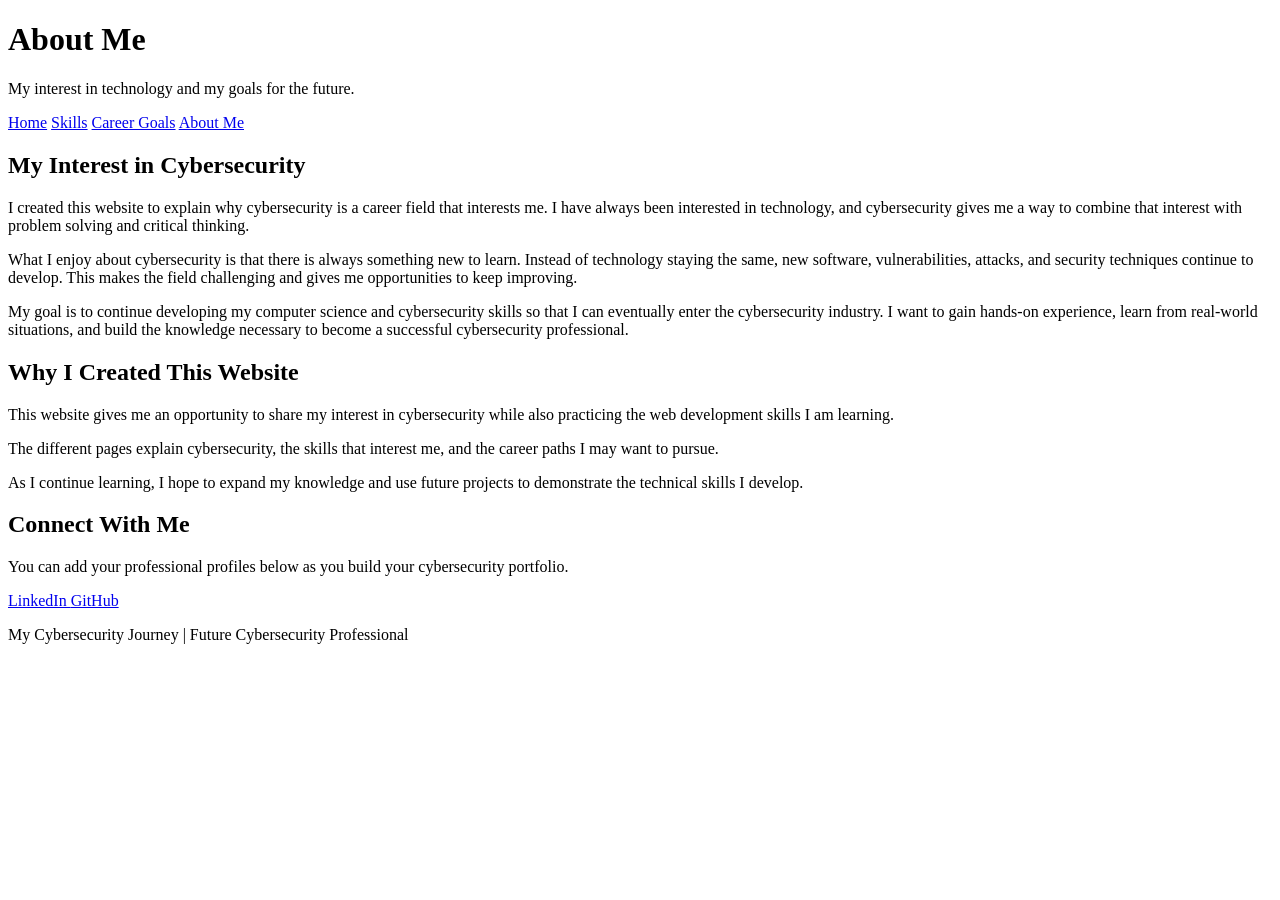
==== about.html @ 564d7471 "Add files via upload" ====
<!DOCTYPE html>
<html lang="en">

<head>

    <!-- Defines the character encoding used by the webpage. -->
    <meta charset="UTF-8">

    <!-- Makes the website responsive on different screen sizes. -->
    <meta name="viewport" content="width=device-width, initial-scale=1.0">

    <!-- Browser tab title. -->
    <title>About Me</title>

    <!-- Connects this page to the external CSS stylesheet. -->
    <link rel="stylesheet" href="style.css">

</head>

<body>

    <!-- HEADER -->
    <header>

        <div class="container">

            <h1>About Me</h1>

            <p>
                My interest in technology and my goals for the future.
            </p>

        </div>

    </header>


    <!-- NAVIGATION -->
    <nav>

        <a href="index.html">Home</a>

        <a href="skills.html">Skills</a>

        <a href="careers.html">Career Goals</a>

        <a href="about.html">About Me</a>

    </nav>


    <!-- MAIN CONTENT -->
    <main>

        <div class="container">

            <!-- ABOUT ME SECTION -->
            <section>

                <h2>My Interest in Cybersecurity</h2>

                <p class="paragraph-one">
                    I created this website to explain why cybersecurity is a
                    career field that interests me. I have always been interested
                    in technology, and cybersecurity gives me a way to combine
                    that interest with problem solving and critical thinking.
                </p>

                <p class="paragraph-two">
                    What I enjoy about cybersecurity is that there is always
                    something new to learn. Instead of technology staying the
                    same, new software, vulnerabilities, attacks, and security
                    techniques continue to develop. This makes the field
                    challenging and gives me opportunities to keep improving.
                </p>

                <p class="paragraph-three">
                    My goal is to continue developing my computer science and
                    cybersecurity skills so that I can eventually enter the
                    cybersecurity industry. I want to gain hands-on experience,
                    learn from real-world situations, and build the knowledge
                    necessary to become a successful cybersecurity professional.
                </p>

            </section>


            <!-- WEBSITE PURPOSE -->
            <section>

                <h2>Why I Created This Website</h2>

                <p class="paragraph-one">
                    This website gives me an opportunity to share my interest in
                    cybersecurity while also practicing the web development
                    skills I am learning.
                </p>

                <p class="paragraph-two">
                    The different pages explain cybersecurity, the skills that
                    interest me, and the career paths I may want to pursue.
                </p>

                <p class="paragraph-three">
                    As I continue learning, I hope to expand my knowledge and
                    use future projects to demonstrate the technical skills I
                    develop.
                </p>

            </section>


            <!-- SOCIAL/PROFESSIONAL SECTION -->
            <section>

                <h2>Connect With Me</h2>

                <p>
                    You can add your professional profiles below as you build
                    your cybersecurity portfolio.
                </p>

                <!-- Replace # with your actual profile links. -->

                <a href="#" class="button">
                    LinkedIn
                </a>

                <a href="#" class="button">
                    GitHub
                </a>

            </section>

        </div>

    </main>


    <!-- FOOTER -->
    <footer>

        <p>
            My Cybersecurity Journey | Future Cybersecurity Professional
        </p>

    </footer>

</body>

</html>
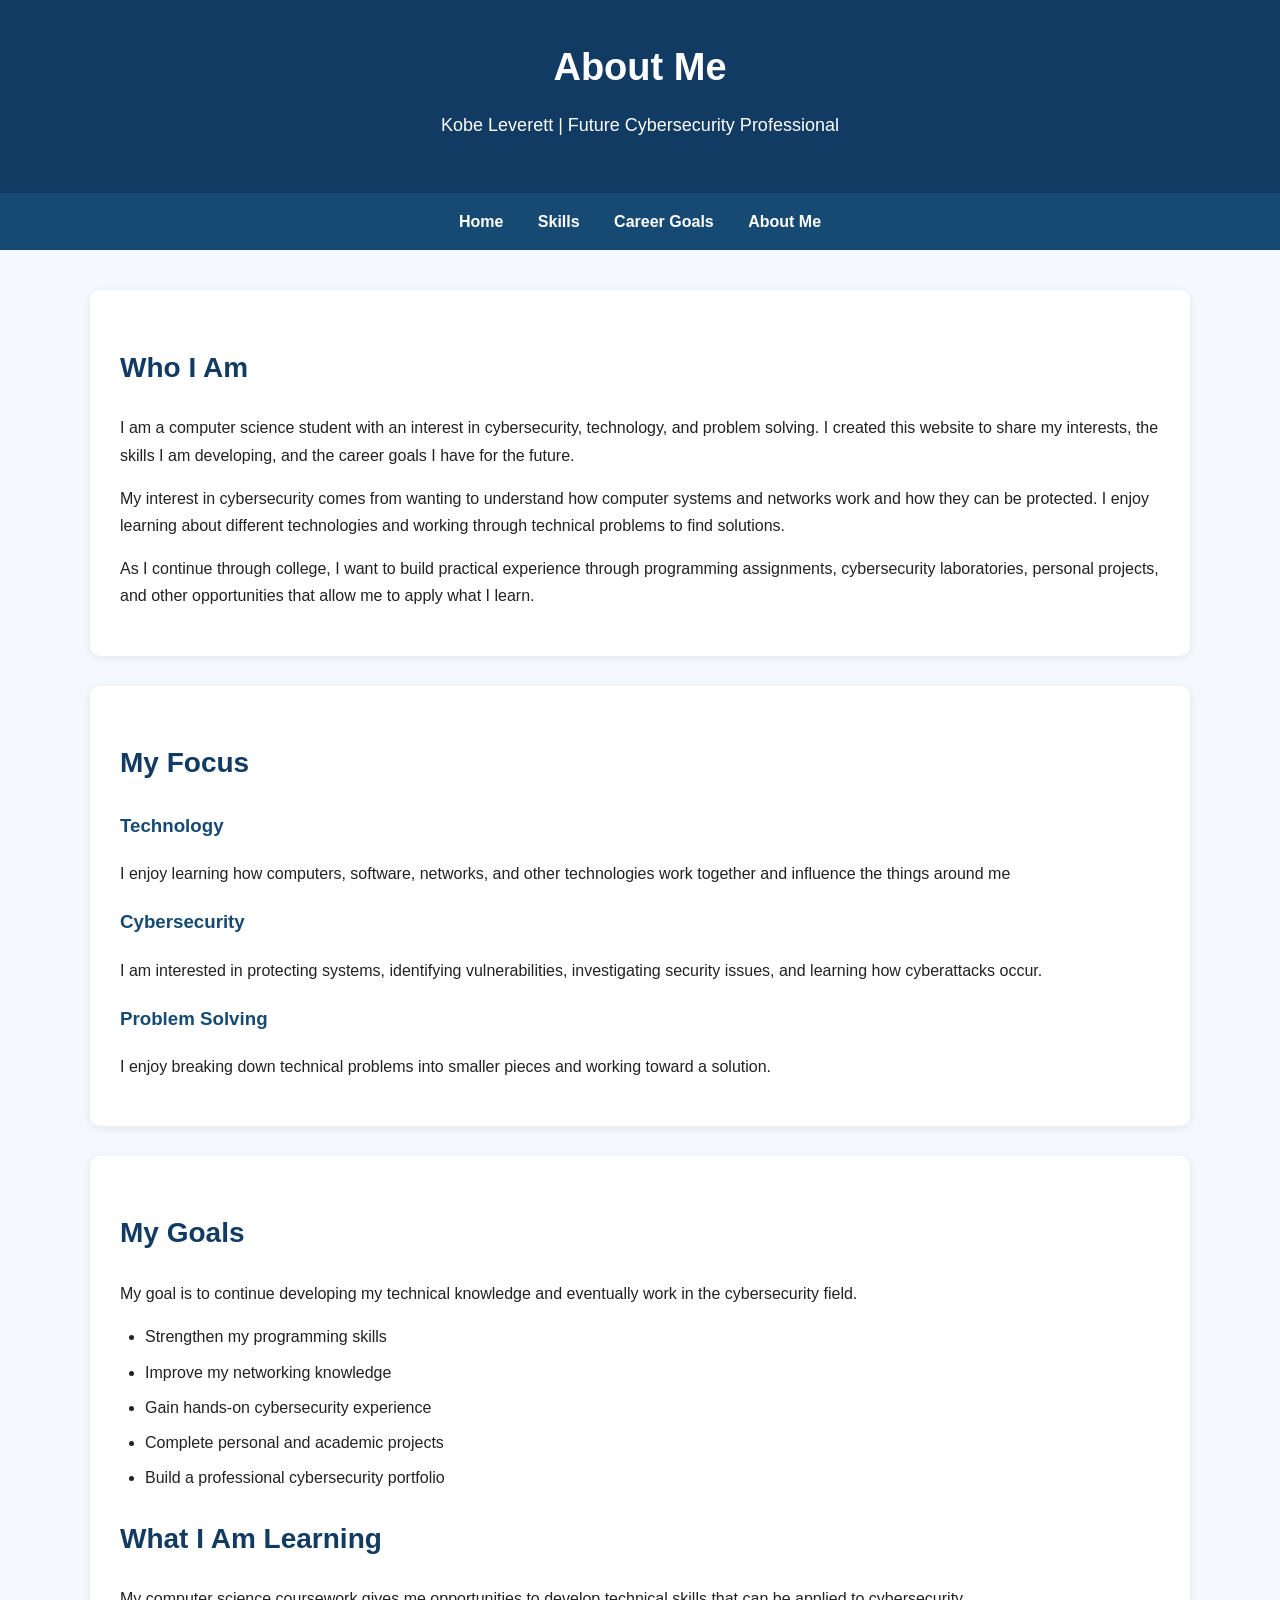
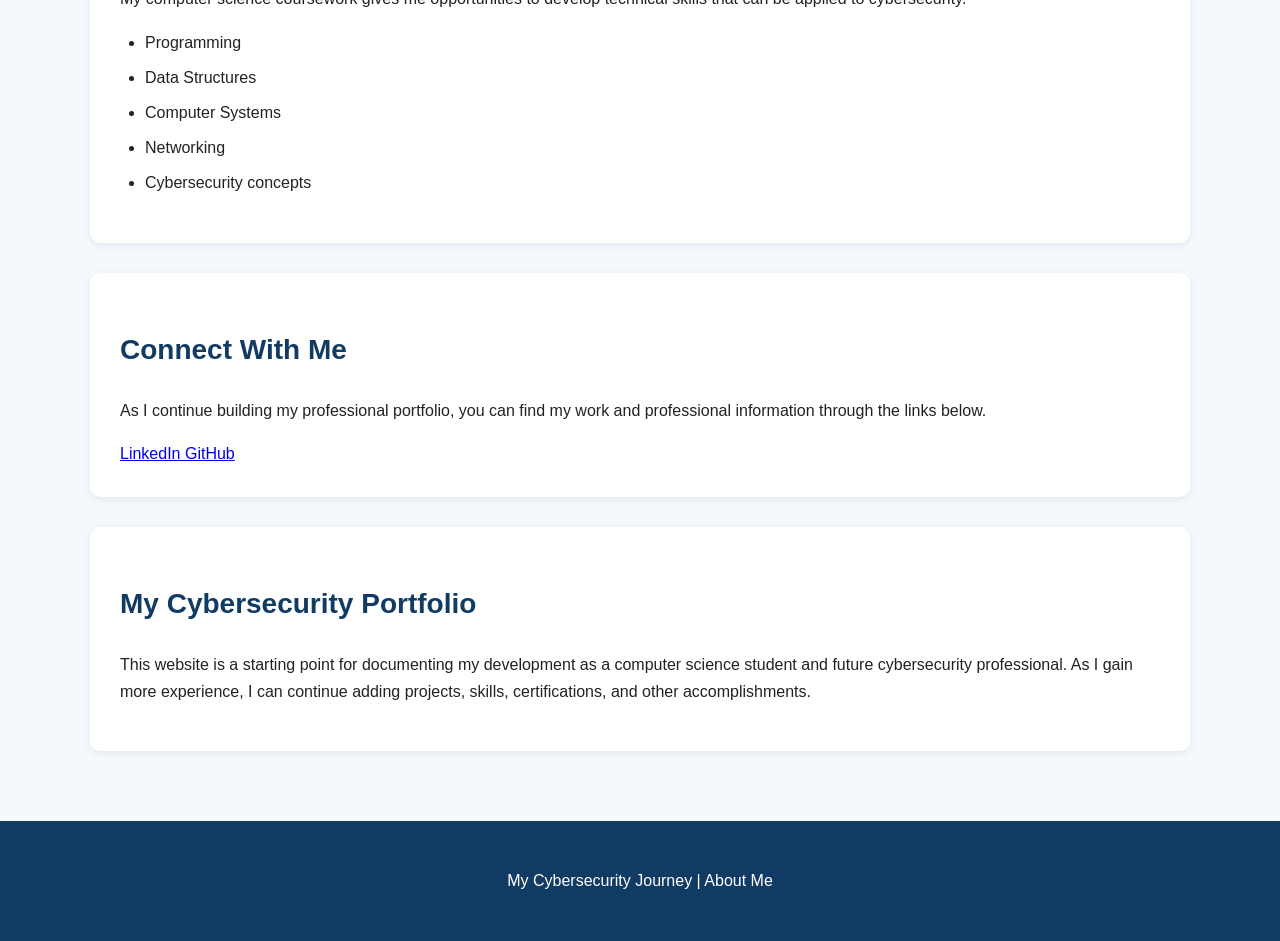
==== commit 11c0569a: "Add files via upload" ====
--- a/about.html
+++ b/about.html
@@ -6,20 +6,23 @@
     <!-- Defines the character encoding used by the webpage. -->
     <meta charset="UTF-8">
 
-    <!-- Makes the website responsive on different screen sizes. -->
+    <!-- Makes the webpage responsive on different screen sizes. -->
     <meta name="viewport" content="width=device-width, initial-scale=1.0">
 
-    <!-- Browser tab title. -->
-    <title>About Me</title>
-
-    <!-- Connects this page to the external CSS stylesheet. -->
+    <!-- Title displayed in the browser tab. -->
+    <title>About Me | Cybersecurity Portfolio</title>
+
+    <!-- Connects this webpage to the external CSS stylesheet. -->
     <link rel="stylesheet" href="style.css">
 
 </head>
 
 <body>
 
-    <!-- HEADER -->
+    <!-- =====================================================
+         HEADER
+         Contains the main title and introduction.
+         ===================================================== -->
     <header>
 
         <div class="container">
@@ -27,7 +30,7 @@
             <h1>About Me</h1>
 
             <p>
-                My interest in technology and my goals for the future.
+                Kobe Leverett | Future Cybersecurity Professional
             </p>
 
         </div>
@@ -35,100 +38,230 @@
     </header>
 
 
-    <!-- NAVIGATION -->
+    <!-- =====================================================
+         NAVIGATION
+         These links allow visitors to move between webpages.
+         ===================================================== -->
     <nav>
 
-        <a href="index.html">Home</a>
-
-        <a href="skills.html">Skills</a>
-
-        <a href="careers.html">Career Goals</a>
-
-        <a href="about.html">About Me</a>
+        <div class="container nav-container">
+
+            <a href="index.html">Home</a>
+
+            <a href="skills.html">Skills</a>
+
+            <a href="careers.html">Career Goals</a>
+
+            <a href="about.html">About Me</a>
+
+        </div>
 
     </nav>
 
 
-    <!-- MAIN CONTENT -->
+    <!-- =====================================================
+         MAIN CONTENT
+         The Flexbox layout is used inside this area.
+         ===================================================== -->
     <main>
 
         <div class="container">
 
-            <!-- ABOUT ME SECTION -->
+            <!-- Page introduction -->
+            <section class="about-intro">
+
+                <h2>Who I Am</h2>
+
+                <p>
+                    I am a computer science student with an interest in
+                    cybersecurity, technology, and problem solving. I created
+                    this website to share my interests, the skills I am
+                    developing, and the career goals I have for the future.
+                </p>
+
+                <p>
+                    My interest in cybersecurity comes from wanting to understand
+                    how computer systems and networks work and how they can be
+                    protected. I enjoy learning about different technologies
+                    and working through technical problems to find solutions.
+                </p>
+
+                <p>
+                    As I continue through college, I want to build practical
+                    experience through programming assignments, cybersecurity
+                    laboratories, personal projects, and other opportunities
+                    that allow me to apply what I learn.
+                </p>
+
+            </section>
+
+
+            <!-- =================================================
+                 FLEXBOX LAYOUT
+                 These cards are displayed next to each other
+                 using Flexbox in the external CSS stylesheet.
+                 ================================================= -->
             <section>
 
-                <h2>My Interest in Cybersecurity</h2>
-
-                <p class="paragraph-one">
-                    I created this website to explain why cybersecurity is a
-                    career field that interests me. I have always been interested
-                    in technology, and cybersecurity gives me a way to combine
-                    that interest with problem solving and critical thinking.
-                </p>
-
-                <p class="paragraph-two">
-                    What I enjoy about cybersecurity is that there is always
-                    something new to learn. Instead of technology staying the
-                    same, new software, vulnerabilities, attacks, and security
-                    techniques continue to develop. This makes the field
-                    challenging and gives me opportunities to keep improving.
-                </p>
-
-                <p class="paragraph-three">
-                    My goal is to continue developing my computer science and
-                    cybersecurity skills so that I can eventually enter the
-                    cybersecurity industry. I want to gain hands-on experience,
-                    learn from real-world situations, and build the knowledge
-                    necessary to become a successful cybersecurity professional.
-                </p>
-
-            </section>
-
-
-            <!-- WEBSITE PURPOSE -->
+                <h2>My Focus</h2>
+
+                <div class="about-flex">
+
+                    <!-- First Flexbox card -->
+                    <div class="about-card">
+
+                        <h3>Technology</h3>
+
+                        <p>
+                            I enjoy learning how computers, software, networks,
+                            and other technologies work together and influence the things around me
+                        </p>
+
+                    </div>
+
+
+                    <!-- Second Flexbox card -->
+                    <div class="about-card">
+
+                        <h3>Cybersecurity</h3>
+
+                        <p>
+                            I am interested in protecting systems, identifying
+                            vulnerabilities, investigating security issues,
+                            and learning how cyberattacks occur.
+                        </p>
+
+                    </div>
+
+
+                    <!-- Third Flexbox card -->
+                    <div class="about-card">
+
+                        <h3>Problem Solving</h3>
+
+                        <p>
+                            I enjoy breaking down technical problems into
+                            smaller pieces and working toward a solution.
+                        </p>
+
+                    </div>
+
+                </div>
+
+            </section>
+
+
+            <!-- =================================================
+                 TWO-COLUMN FLEXBOX SECTION
+                 Contains career goals and current development.
+                 ================================================= -->
             <section>
 
-                <h2>Why I Created This Website</h2>
-
-                <p class="paragraph-one">
-                    This website gives me an opportunity to share my interest in
-                    cybersecurity while also practicing the web development
-                    skills I am learning.
-                </p>
-
-                <p class="paragraph-two">
-                    The different pages explain cybersecurity, the skills that
-                    interest me, and the career paths I may want to pursue.
-                </p>
-
-                <p class="paragraph-three">
-                    As I continue learning, I hope to expand my knowledge and
-                    use future projects to demonstrate the technical skills I
-                    develop.
-                </p>
-
-            </section>
-
-
-            <!-- SOCIAL/PROFESSIONAL SECTION -->
-            <section>
+                <div class="goal-layout">
+
+                    <!-- Career goals content -->
+                    <div class="goal-content">
+
+                        <h2>My Goals</h2>
+
+                        <p>
+                            My goal is to continue developing my technical
+                            knowledge and eventually work in the cybersecurity
+                            field.
+                        </p>
+
+                        <ul>
+
+                            <li>Strengthen my programming skills</li>
+
+                            <li>Improve my networking knowledge</li>
+
+                            <li>Gain hands-on cybersecurity experience</li>
+
+                            <li>Complete personal and academic projects</li>
+
+                            <li>Build a professional cybersecurity portfolio</li>
+
+                        </ul>
+
+                    </div>
+
+
+                    <!-- Current learning content -->
+                    <div class="goal-content">
+
+                        <h2>What I Am Learning</h2>
+
+                        <p>
+                            My computer science coursework gives me opportunities
+                            to develop technical skills that can be applied to
+                            cybersecurity.
+                        </p>
+
+                        <ul>
+
+                            <li>Programming</li>
+
+                            <li>Data Structures</li>
+
+                            <li>Computer Systems</li>
+
+                            <li>Networking</li>
+
+                            <li>Cybersecurity concepts</li>
+
+                        </ul>
+
+                    </div>
+
+                </div>
+
+            </section>
+
+
+            <!-- =================================================
+                 PROFESSIONAL LINKS
+                 Add your real LinkedIn and GitHub URLs here.
+                 ================================================= -->
+            <section class="connect-section">
 
                 <h2>Connect With Me</h2>
 
                 <p>
-                    You can add your professional profiles below as you build
-                    your cybersecurity portfolio.
-                </p>
-
-                <!-- Replace # with your actual profile links. -->
-
-                <a href="#" class="button">
-                    LinkedIn
-                </a>
-
-                <a href="#" class="button">
-                    GitHub
-                </a>
+                    As I continue building my professional portfolio, you can
+                    find my work and professional information through the links
+                    below.
+                </p>
+
+                <div class="social-links">
+
+                    <a href="https://www.linkedin.com/in/kobe-leverett-03022b222/" class="social-button" target="_blank">
+                        LinkedIn
+                    </a>
+
+                    <a href="https://github.com/mellowkobe224" class="social-button" target="_blank">
+                        GitHub
+                    </a>
+
+                </div>
+
+            </section>
+
+
+            <!-- =================================================
+                 PORTFOLIO MESSAGE
+                 ================================================= -->
+            <section class="portfolio-message">
+
+                <h2>My Cybersecurity Portfolio</h2>
+
+                <p>
+                    This website is a starting point for documenting my
+                    development as a computer science student and future
+                    cybersecurity professional. As I gain more experience,
+                    I can continue adding projects, skills, certifications,
+                    and other accomplishments.
+                </p>
 
             </section>
 
@@ -137,11 +270,13 @@
     </main>
 
 
-    <!-- FOOTER -->
+    <!-- =====================================================
+         FOOTER
+         ===================================================== -->
     <footer>
 
         <p>
-            My Cybersecurity Journey | Future Cybersecurity Professional
+            My Cybersecurity Journey | About Me
         </p>
 
     </footer>
--- a/style.css
+++ b/style.css
@@ -0,0 +1,253 @@
+/*
+    CYBERSECURITY PORTFOLIO WEBSITE
+    External stylesheet for all webpages.
+*/
+
+/* ------------------------------
+   GENERAL WEBSITE STYLING
+   ------------------------------ */
+
+body {
+    font-family: Arial, sans-serif;
+    color: #222222;
+    background-color: #f5f8fc;
+    line-height: 1.7;
+    margin: 0;
+}
+
+/* Keeps the content centered and prevents it from becoming too wide. */
+.container {
+    width: 90%;
+    max-width: 1100px;
+    margin: auto;
+}
+
+/* ------------------------------
+   HEADER
+   ------------------------------ */
+
+header {
+    background-color: #123B63;
+    color: white;
+    padding: 35px 0;
+    text-align: center;
+}
+
+header h1 {
+    margin: 0;
+    font-size: 38px;
+}
+
+header p {
+    font-size: 18px;
+    margin-top: 10px;
+}
+
+/* ------------------------------
+   NAVIGATION BAR
+   ------------------------------ */
+
+nav {
+    background-color: #174A73;
+    text-align: center;
+    padding: 15px;
+}
+
+nav a {
+    color: white;
+    text-decoration: none;
+    font-weight: bold;
+    margin: 0 15px;
+}
+
+nav a:hover {
+    color: #DCE6F1;
+    text-decoration: underline;
+}
+
+/* ------------------------------
+   MAIN CONTENT
+   ------------------------------ */
+
+main {
+    padding: 40px 0;
+}
+
+section {
+    background-color: white;
+    padding: 30px;
+    margin-bottom: 30px;
+    border-radius: 10px;
+    box-shadow: 0 2px 8px rgba(0, 0, 0, 0.08);
+}
+
+h2 {
+    color: #123B63;
+    font-size: 28px;
+}
+
+h3 {
+    color: #174A73;
+}
+
+/* ------------------------------
+   IMAGES
+   ------------------------------ */
+
+/* Makes the website images fit neatly inside the page. */
+.main-image {
+    display: block;
+    width: 600px;
+    max-width: 100%;
+    height: 400px;
+    object-fit: cover;
+    margin: 20px auto;
+    border-radius: 10px;
+    box-shadow: 0 3px 10px rgba(0, 0, 0, 0.15);
+}
+
+/* ------------------------------
+   PARAGRAPHS
+   ------------------------------ */
+
+.paragraph-one {
+    font-size: 18px;
+    color: #222222;
+}
+
+.paragraph-two {
+    font-family: Georgia, serif;
+    color: #174A73;
+    font-size: 17px;
+}
+
+.paragraph-three {
+    font-family: Verdana, sans-serif;
+    color: #123B63;
+    font-style: italic;
+}
+
+/* ------------------------------
+   CYBERSECURITY CARDS
+   ------------------------------ */
+
+.card-container {
+    display: flex;
+    gap: 20px;
+    flex-wrap: wrap;
+}
+
+.card {
+    flex: 1;
+    min-width: 220px;
+    background-color: #DCE6F1;
+    padding: 20px;
+    border-radius: 8px;
+    border-left: 5px solid #2F80ED;
+}
+
+.card h3 {
+    margin-top: 0;
+}
+
+/* ------------------------------
+   LISTS
+   ------------------------------ */
+
+ul {
+    padding-left: 25px;
+}
+
+li {
+    margin-bottom: 8px;
+}
+
+/* ------------------------------
+   TABLE
+   ------------------------------ */
+
+table {
+    border-collapse: collapse;
+    width: 100%;
+    margin-top: 20px;
+}
+
+th,
+td {
+    border: 1px solid #b8c7d9;
+    padding: 12px;
+    text-align: left;
+}
+
+th {
+    background-color: #DCE6F1;
+    color: #123B63;
+}
+
+/* ------------------------------
+   BUTTON
+   ------------------------------ */
+
+.button {
+    display: inline-block;
+    background-color: #2F80ED;
+    color: white;
+    padding: 12px 20px;
+    border-radius: 6px;
+    text-decoration: none;
+    font-weight: bold;
+    margin-top: 10px;
+}
+
+.button:hover {
+    background-color: #174A73;
+}
+
+/* ------------------------------
+   FOOTER
+   ------------------------------ */
+
+footer {
+    background-color: #123B63;
+    color: white;
+    text-align: center;
+    padding: 30px;
+}
+
+footer a {
+    color: white;
+    font-weight: bold;
+    text-decoration: none;
+}
+
+footer a:hover {
+    text-decoration: underline;
+}
+
+/* ------------------------------
+   MOBILE SCREEN
+   ------------------------------ */
+
+@media (max-width: 700px) {
+
+    header h1 {
+        font-size: 30px;
+    }
+
+    nav a {
+        display: block;
+        margin: 8px;
+    }
+
+    section {
+        padding: 20px;
+    }
+
+    .card-container {
+        display: block;
+    }
+
+    .card {
+        margin-bottom: 15px;
+    }
+}
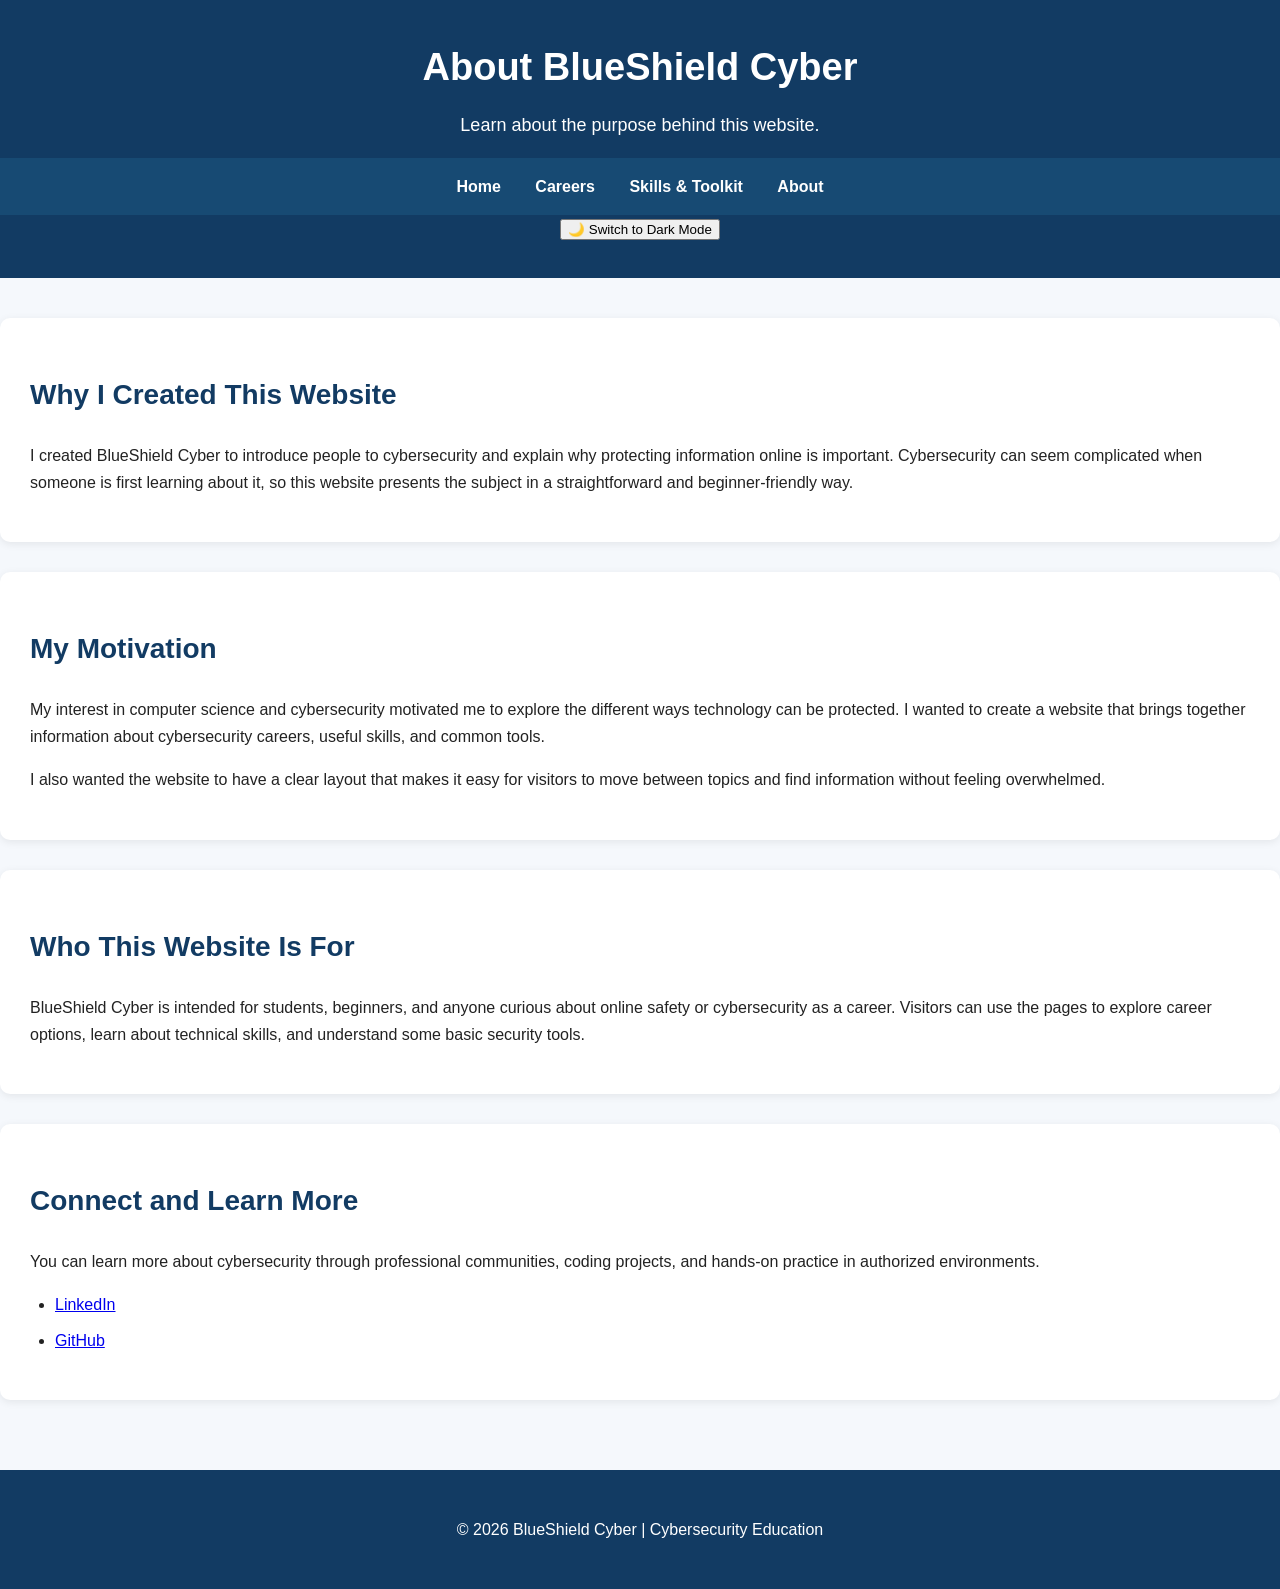
==== commit afa43988: "Add files via upload" ====
--- a/about.html
+++ b/about.html
@@ -2,285 +2,146 @@
 <html lang="en">
 
 <head>
-
-    <!-- Defines the character encoding used by the webpage. -->
+    <!-- Page character encoding and responsive layout -->
     <meta charset="UTF-8">
-
-    <!-- Makes the webpage responsive on different screen sizes. -->
     <meta name="viewport" content="width=device-width, initial-scale=1.0">
 
-    <!-- Title displayed in the browser tab. -->
-    <title>About Me | Cybersecurity Portfolio</title>
+    <!-- Browser tab title -->
+    <title>BlueShield Cyber | About</title>
 
-    <!-- Connects this webpage to the external CSS stylesheet. -->
+    <!-- Load the shared external stylesheet -->
     <link rel="stylesheet" href="style.css">
 
+    <!-- Load the theme-switching JavaScript -->
+    <script src="script.js" defer></script>
 </head>
 
 <body>
 
-    <!-- =====================================================
-         HEADER
-         Contains the main title and introduction.
-         ===================================================== -->
+    <!-- Website header and navigation -->
     <header>
+        <div class="header-content">
 
-        <div class="container">
+            <h1>About BlueShield Cyber</h1>
 
-            <h1>About Me</h1>
+            <p>Learn about the purpose behind this website.</p>
+
+            <!-- Navigation links to the other pages -->
+            <nav aria-label="Main navigation">
+                <a href="index.html">Home</a>
+                <a href="careers.html">Careers</a>
+                <a href="skills.html">Skills &amp; Toolkit</a>
+                <a href="about.html">About</a>
+            </nav>
+
+            <!-- Light and dark theme toggle button -->
+            <button
+                id="theme_toggler"
+                class="theme-toggle"
+                type="button"
+                aria-label="Switch to dark mode"
+                aria-pressed="false"
+            >
+                🌙 Switch to Dark Mode
+            </button>
+
+        </div>
+    </header>
+
+    <!-- Main content of the About page -->
+    <main>
+
+        <!-- Explain the purpose of the website -->
+        <section class="hero">
+
+            <h2>Why I Created This Website</h2>
 
             <p>
-                Kobe Leverett | Future Cybersecurity Professional
+                I created BlueShield Cyber to introduce people to cybersecurity
+                and explain why protecting information online is important.
+                Cybersecurity can seem complicated when someone is first
+                learning about it, so this website presents the subject
+                in a straightforward and beginner-friendly way.
             </p>
 
-        </div>
+        </section>
 
-    </header>
+        <!-- Explain the motivation behind the project -->
+        <section class="content-section">
 
+            <h2>My Motivation</h2>
 
-    <!-- =====================================================
-         NAVIGATION
-         These links allow visitors to move between webpages.
-         ===================================================== -->
-    <nav>
+            <p>
+                My interest in computer science and cybersecurity motivated
+                me to explore the different ways technology can be protected.
+                I wanted to create a website that brings together information
+                about cybersecurity careers, useful skills, and common tools.
+            </p>
 
-        <div class="container nav-container">
+            <p>
+                I also wanted the website to have a clear layout that makes
+                it easy for visitors to move between topics and find
+                information without feeling overwhelmed.
+            </p>
 
-            <a href="index.html">Home</a>
+        </section>
 
-            <a href="skills.html">Skills</a>
+        <!-- Identify the website's intended audience -->
+        <section class="content-section">
 
-            <a href="careers.html">Career Goals</a>
+            <h2>Who This Website Is For</h2>
 
-            <a href="about.html">About Me</a>
+            <p>
+                BlueShield Cyber is intended for students, beginners, and
+                anyone curious about online safety or cybersecurity as
+                a career. Visitors can use the pages to explore career
+                options, learn about technical skills, and understand
+                some basic security tools.
+            </p>
 
-        </div>
+        </section>
 
-    </nav>
+        <!-- Links to professional and coding communities -->
+        <section class="content-section">
 
+            <h2>Connect and Learn More</h2>
 
-    <!-- =====================================================
-         MAIN CONTENT
-         The Flexbox layout is used inside this area.
-         ===================================================== -->
-    <main>
+            <p>
+                You can learn more about cybersecurity through professional
+                communities, coding projects, and hands-on practice in
+                authorized environments.
+            </p>
 
-        <div class="container">
-
-            <!-- Page introduction -->
-            <section class="about-intro">
-
-                <h2>Who I Am</h2>
-
-                <p>
-                    I am a computer science student with an interest in
-                    cybersecurity, technology, and problem solving. I created
-                    this website to share my interests, the skills I am
-                    developing, and the career goals I have for the future.
-                </p>
-
-                <p>
-                    My interest in cybersecurity comes from wanting to understand
-                    how computer systems and networks work and how they can be
-                    protected. I enjoy learning about different technologies
-                    and working through technical problems to find solutions.
-                </p>
-
-                <p>
-                    As I continue through college, I want to build practical
-                    experience through programming assignments, cybersecurity
-                    laboratories, personal projects, and other opportunities
-                    that allow me to apply what I learn.
-                </p>
-
-            </section>
-
-
-            <!-- =================================================
-                 FLEXBOX LAYOUT
-                 These cards are displayed next to each other
-                 using Flexbox in the external CSS stylesheet.
-                 ================================================= -->
-            <section>
-
-                <h2>My Focus</h2>
-
-                <div class="about-flex">
-
-                    <!-- First Flexbox card -->
-                    <div class="about-card">
-
-                        <h3>Technology</h3>
-
-                        <p>
-                            I enjoy learning how computers, software, networks,
-                            and other technologies work together and influence the things around me
-                        </p>
-
-                    </div>
-
-
-                    <!-- Second Flexbox card -->
-                    <div class="about-card">
-
-                        <h3>Cybersecurity</h3>
-
-                        <p>
-                            I am interested in protecting systems, identifying
-                            vulnerabilities, investigating security issues,
-                            and learning how cyberattacks occur.
-                        </p>
-
-                    </div>
-
-
-                    <!-- Third Flexbox card -->
-                    <div class="about-card">
-
-                        <h3>Problem Solving</h3>
-
-                        <p>
-                            I enjoy breaking down technical problems into
-                            smaller pieces and working toward a solution.
-                        </p>
-
-                    </div>
-
-                </div>
-
-            </section>
-
-
-            <!-- =================================================
-                 TWO-COLUMN FLEXBOX SECTION
-                 Contains career goals and current development.
-                 ================================================= -->
-            <section>
-
-                <div class="goal-layout">
-
-                    <!-- Career goals content -->
-                    <div class="goal-content">
-
-                        <h2>My Goals</h2>
-
-                        <p>
-                            My goal is to continue developing my technical
-                            knowledge and eventually work in the cybersecurity
-                            field.
-                        </p>
-
-                        <ul>
-
-                            <li>Strengthen my programming skills</li>
-
-                            <li>Improve my networking knowledge</li>
-
-                            <li>Gain hands-on cybersecurity experience</li>
-
-                            <li>Complete personal and academic projects</li>
-
-                            <li>Build a professional cybersecurity portfolio</li>
-
-                        </ul>
-
-                    </div>
-
-
-                    <!-- Current learning content -->
-                    <div class="goal-content">
-
-                        <h2>What I Am Learning</h2>
-
-                        <p>
-                            My computer science coursework gives me opportunities
-                            to develop technical skills that can be applied to
-                            cybersecurity.
-                        </p>
-
-                        <ul>
-
-                            <li>Programming</li>
-
-                            <li>Data Structures</li>
-
-                            <li>Computer Systems</li>
-
-                            <li>Networking</li>
-
-                            <li>Cybersecurity concepts</li>
-
-                        </ul>
-
-                    </div>
-
-                </div>
-
-            </section>
-
-
-            <!-- =================================================
-                 PROFESSIONAL LINKS
-                 Add your real LinkedIn and GitHub URLs here.
-                 ================================================= -->
-            <section class="connect-section">
-
-                <h2>Connect With Me</h2>
-
-                <p>
-                    As I continue building my professional portfolio, you can
-                    find my work and professional information through the links
-                    below.
-                </p>
-
-                <div class="social-links">
-
-                    <a href="https://www.linkedin.com/in/kobe-leverett-03022b222/" class="social-button" target="_blank">
+            <ul>
+                <li>
+                    <a
+                        href="https://www.linkedin.com/in/kobe-leverett-03022b222/"
+                        target="_blank"
+                        rel="noopener noreferrer"
+                    >
                         LinkedIn
                     </a>
+                </li>
 
-                    <a href="https://github.com/mellowkobe224" class="social-button" target="_blank">
+                <li>
+                    <a
+                        href="https://github.com/mellowkobe224"
+                        target="_blank"
+                        rel="noopener noreferrer"
+                    >
                         GitHub
                     </a>
+                </li>
+            </ul>
 
-                </div>
-
-            </section>
-
-
-            <!-- =================================================
-                 PORTFOLIO MESSAGE
-                 ================================================= -->
-            <section class="portfolio-message">
-
-                <h2>My Cybersecurity Portfolio</h2>
-
-                <p>
-                    This website is a starting point for documenting my
-                    development as a computer science student and future
-                    cybersecurity professional. As I gain more experience,
-                    I can continue adding projects, skills, certifications,
-                    and other accomplishments.
-                </p>
-
-            </section>
-
-        </div>
+        </section>
 
     </main>
 
-
-    <!-- =====================================================
-         FOOTER
-         ===================================================== -->
+    <!-- Footer displayed at the bottom of the page -->
     <footer>
-
-        <p>
-            My Cybersecurity Journey | About Me
-        </p>
-
+        <p>&copy; 2026 BlueShield Cyber | Cybersecurity Education</p>
     </footer>
 
 </body>
-
 </html>
